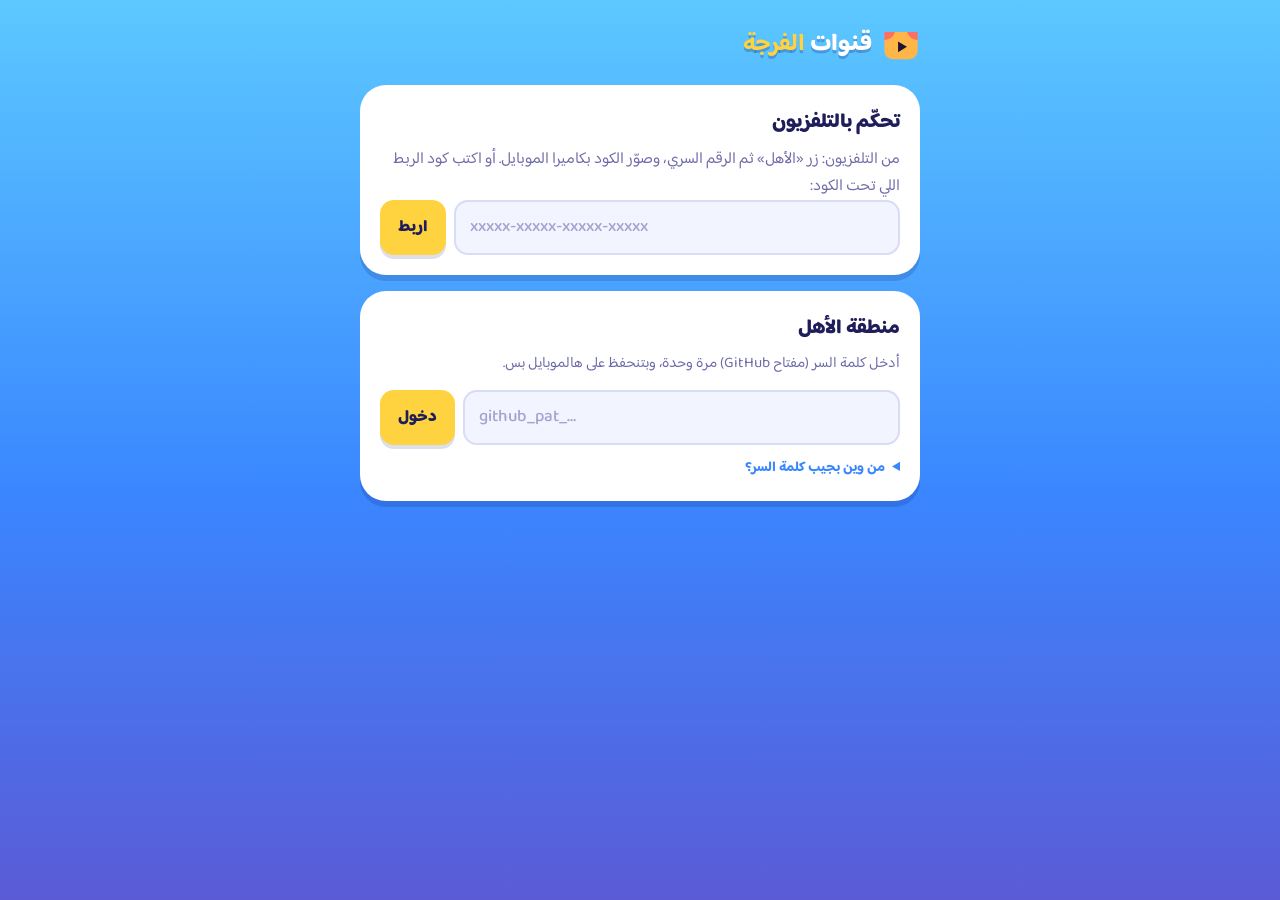
==== parent.html @ 64d00d95 "3.0.0: prayer-time pause, calm time before bedtime, channel management commands, shared platform sou" ====
<!doctype html>
<html lang="ar" dir="rtl">
<head>
<meta charset="utf-8">
<meta name="viewport" content="width=device-width, initial-scale=1, viewport-fit=cover">
<meta name="referrer" content="strict-origin-when-cross-origin">
<meta name="robots" content="noindex">
<meta name="theme-color" content="#5cc8ff">
<meta name="apple-mobile-web-app-capable" content="yes">
<meta name="apple-mobile-web-app-title" content="قنوات الفرجة">
<link rel="apple-touch-icon" href="icon.png">
<title>قنوات صندوق الفرجة</title>
<link rel="preconnect" href="https://fonts.googleapis.com">
<link rel="preconnect" href="https://fonts.gstatic.com" crossorigin>
<link href="https://fonts.googleapis.com/css2?family=Baloo+Bhaijaan+2:wght@500;600;700;800&display=swap" rel="stylesheet">
<style>
  :root {
    --bg: #f2f5ff; --navy: #1f1d5a; --card: #ffffff; --card2: #d9dcf5;
    --ink: #1f1d5a; --muted: #6d6aa8; --accent: #ffd23f; --coral: #ff5d73; --teal: #2ec98b;
    --font: 'Baloo Bhaijaan 2', -apple-system, 'Geeza Pro', 'Segoe UI', sans-serif;
  }
  * { box-sizing: border-box; -webkit-tap-highlight-color: transparent; }
  html, body { margin: 0; }
  body {
    font-family: var(--font); color: var(--ink); min-height: 100vh;
    background: linear-gradient(180deg, #5cc8ff 0%, #3a86ff 55%, #5b5bd6 100%) fixed;
    padding: max(16px, env(safe-area-inset-top)) 16px max(32px, env(safe-area-inset-bottom));
  }
  .wrap { max-width: 560px; margin: 0 auto; }
  button, input { font-family: inherit; color: inherit; font-size: 16px; }
  button { cursor: pointer; border: 0; }
  h1, h2, p { margin: 0; }
  .hidden { display: none !important; }
  .muted { color: var(--muted); }

  header { display: flex; align-items: center; justify-content: space-between; padding: 8px 0 20px; }
  .brand { display: flex; align-items: center; gap: 10px; font-size: 24px; font-weight: 800; color: #fff; text-shadow: 0 3px 0 rgba(20,30,110,.25); }
  .brand b { color: var(--accent); }
  .brand svg { width: 38px; height: 38px; }
  .link-btn { background: rgba(20,30,110,.22); color: #fff; font-size: 14px; padding: 6px 14px; border-radius: 99px; }

  .card { background: var(--card); border-radius: 26px; padding: 20px; margin-bottom: 16px; box-shadow: 0 6px 0 rgba(20,30,110,.18); }
  .card h2 { font-size: 20px; font-weight: 800; margin-bottom: 6px; display: flex; align-items: center; gap: 8px; }
  .card > p { font-size: 15px; line-height: 1.6; margin-bottom: 14px; }
  .count { font-size: 14px; color: #fff; background: var(--teal); border-radius: 99px; padding: 0 10px; }

  .row-in { display: flex; gap: 8px; }
  .inp {
    flex: 1; min-width: 0; padding: 13px 16px; border-radius: 14px; border: 0; background: var(--bg); color: var(--navy);
    box-shadow: inset 0 0 0 2px var(--card2); font-size: 17px; font-weight: 600; outline: none;
  }
  .inp:focus { box-shadow: inset 0 0 0 3px #3a86ff; background: #fff; }
  .inp::placeholder { color: #a5a3cf; font-weight: 500; }
  .btn { padding: 12px 18px; border-radius: 14px; font-weight: 800; background: var(--bg); color: var(--navy); white-space: nowrap; box-shadow: 0 4px 0 rgba(20,30,110,.14); }
  .btn.primary { background: var(--accent); color: var(--navy); }
  .btn.danger { background: #ffe3e7; color: #d6304a; }
  .btn.done { background: #dcf7ec; color: #17935f; }
  .btn:active { transform: scale(.97); }
  .btn[disabled] { opacity: .6; }

  .list { margin-top: 14px; }
  .item { display: flex; align-items: center; gap: 12px; padding: 12px 0; border-top: 1px solid #eceefe; }
  .item:first-child { border-top: 0; }
  .item img { width: 54px; height: 54px; border-radius: 50%; object-fit: cover; background: var(--bg); flex-shrink: 0; border: 3px solid var(--accent); }
  .item .info { flex: 1; min-width: 0; }
  .item b { display: block; font-size: 16px; font-weight: 700; white-space: nowrap; overflow: hidden; text-overflow: ellipsis; }
  .item span { font-size: 13px; color: var(--muted); }
  .msg { font-size: 15px; padding: 10px 0 0; }
  .msg.bad { color: #d6304a; }

  details { margin-top: 12px; font-size: 14px; line-height: 1.7; }
  summary { cursor: pointer; color: #3a86ff; font-weight: 700; }
  ol { padding-right: 20px; margin: 8px 0 0; }
  code { direction: ltr; unicode-bidi: embed; background: var(--bg); padding: 1px 6px; border-radius: 6px; font-size: 13px; }

  .dots i { display: inline-block; width: 9px; height: 9px; margin: 0 3px; border-radius: 50%; background: var(--accent); animation: b 1s infinite ease-in-out; }
  .dots i:nth-child(2) { animation-delay: .15s; background: var(--coral); }
  .dots i:nth-child(3) { animation-delay: .3s; background: var(--teal); }
  @keyframes b { 0%,80%,100% { transform: translateY(0); opacity: .6; } 40% { transform: translateY(-6px); opacity: 1; } }

  .toast {
    position: fixed; left: 50%; bottom: max(24px, env(safe-area-inset-bottom)); transform: translate(-50%, 16px); opacity: 0;
    background: var(--navy); color: #fff; font-weight: 800; padding: 12px 22px; border-radius: 99px;
    box-shadow: 0 10px 30px rgba(0,0,0,.45); transition: opacity .25s, transform .25s; pointer-events: none; width: max-content; max-width: calc(100% - 32px); text-align: center; line-height: 1.5;
  }
  .toast.on { opacity: 1; transform: translate(-50%, 0); }

  /* remote */
  .rc-head { display: flex; align-items: center; gap: 8px; margin-bottom: 12px; }
  .rc-head h2 { margin: 0; flex: 1; }
  .dot { width: 12px; height: 12px; border-radius: 50%; background: #c9c8e6; flex-shrink: 0; }
  .dot.on { background: var(--teal); box-shadow: 0 0 0 4px rgba(46,201,139,.2); }
  .seen { font-size: 13px; color: var(--muted); }
  .now { display: flex; gap: 12px; align-items: center; background: var(--bg); border-radius: 18px; padding: 10px; min-height: 84px; }
  .now img { width: 116px; height: 66px; border-radius: 12px; object-fit: cover; flex-shrink: 0; background: #dfe2f7; }
  .now .info { flex: 1; min-width: 0; }
  .now b { display: -webkit-box; -webkit-line-clamp: 2; -webkit-box-orient: vertical; overflow: hidden; font-size: 15px; line-height: 1.4; }
  .now span { display: block; font-size: 13px; color: var(--muted); margin-top: 2px; }
  .state { display: inline-block; font-size: 12px; font-weight: 800; padding: 2px 10px; border-radius: 99px; background: #dfe2f7; color: var(--navy); margin-bottom: 4px; }
  .state.playing { background: #dcf7ec; color: #17935f; }
  .state.paused { background: #fff3c4; color: #8a6a00; }
  .state.locked, .state.timeup, .state.closed, .state.off, .state.bedtime { background: #ffe3e7; color: #d6304a; }
  .state.break, .state.prayer { background: #fff3c4; color: #8a6a00; }
  .bar { height: 6px; border-radius: 6px; background: #dfe2f7; margin-top: 8px; overflow: hidden; direction: ltr; }
  .bar i { display: block; height: 100%; width: 0; background: linear-gradient(90deg, var(--coral), var(--accent)); border-radius: 6px; }
  .rc-grid { display: flex; gap: 8px; margin-top: 12px; }
  .rc-grid .btn { flex: 1; padding: 12px 6px; font-size: 15px; display: flex; flex-direction: column; align-items: center; gap: 2px; }
  .rc-grid .btn svg { width: 24px; height: 24px; }
  .rc-grid .btn.big { flex: 1.4; }
  .rc-grid .btn.warn { background: #ffe3e7; color: #d6304a; }
  .rc-grid .btn.go { background: #dcf7ec; color: #17935f; }
  .rc-time { display: flex; align-items: center; gap: 10px; margin-top: 12px; font-size: 14px; color: var(--muted); }
  .rc-time span { flex: 1; }
  .rc-msg { display: flex; gap: 8px; margin-top: 12px; }
  .btn.mic { padding: 0 12px; display: flex; align-items: center; }
  .btn.mic svg { width: 24px; height: 24px; }
  .btn.mic.on { background: var(--coral); color: #fff; animation: pulse 1s infinite; }
  @keyframes pulse { 50% { transform: scale(1.08); } }
  html { background: #5b5bd6; }
  .vid { display: flex; gap: 10px; align-items: center; padding: 8px 0; border-top: 1px solid #eceefe; }
  .vid img { width: 112px; height: 63px; border-radius: 12px; object-fit: cover; flex-shrink: 0; background: #dfe2f7; }
  .vid .info { flex: 1; min-width: 0; }
  .vid b { display: -webkit-box; -webkit-line-clamp: 2; -webkit-box-orient: vertical; overflow: hidden; font-size: 14px; line-height: 1.4; }
  .vid span { font-size: 12px; color: var(--muted); }
  .vid .btn { padding: 10px 14px; }
  .small-link { background: none; color: var(--muted); font-size: 13px; padding: 10px 0 0; text-decoration: underline; }
  .btn[disabled] { opacity: .45; }
  .rep-kid { border-top: 1px solid #eceefe; padding: 14px 0 6px; }
  .rep-kid:first-child { border-top: 0; }
  .rep-head { display: flex; align-items: center; gap: 10px; }
  .rep-av { width: 34px; height: 34px; border-radius: 50%; color: #fff; font-weight: 800; display: flex; align-items: center; justify-content: center; flex-shrink: 0; }
  .rep-head b { flex: 1; font-size: 17px; }
  .rep-tot { font-size: 22px; font-weight: 800; color: #3a86ff; }
  .rep-tot small { font-size: 13px; color: var(--muted); font-weight: 600; }
  .rep-edu { font-size: 13px; color: #17935f; margin-top: 2px; }
  .rep-days { display: flex; align-items: flex-end; gap: 6px; height: 90px; margin: 12px 0 4px; direction: rtl; }
  .rep-days div { flex: 1; display: flex; flex-direction: column; align-items: center; justify-content: flex-end; height: 100%; font-size: 11px; color: var(--muted); }
  .rep-days i { display: block; width: 100%; max-width: 30px; border-radius: 6px 6px 2px 2px; background: linear-gradient(180deg, #ffd23f, #ff9f1c); margin-bottom: 4px; min-height: 2px; }
  .rep-sub { font-size: 13px; font-weight: 800; color: var(--muted); margin: 10px 0 4px; }
  .rep-line { display: flex; justify-content: space-between; gap: 10px; font-size: 14px; padding: 3px 0; }
  .rep-line span:first-child { overflow: hidden; text-overflow: ellipsis; white-space: nowrap; }
  .rep-line span:last-child { color: var(--muted); flex-shrink: 0; }
  .tabs2 { display: flex; gap: 8px; }
  .tabs2 .btn { flex: 1; }
  select.cat { font-family: inherit; font-size: 14px; font-weight: 700; color: var(--navy); background: var(--bg); border: 0; border-radius: 10px; padding: 8px 6px; margin-left: 6px; max-width: 110px; }
  .chips { display: flex; flex-wrap: wrap; gap: 8px; margin-top: 8px; }
  .chip { padding: 9px 14px; border-radius: 99px; font-weight: 800; font-size: 15px; background: #dcf7ec; color: #17935f; box-shadow: 0 3px 0 rgba(20,30,110,.12); }
  .chip.off { background: #ffe3e7; color: #d6304a; text-decoration: line-through; }
  .pick-star { padding: 10px 12px !important; }
  .foot { text-align: center; font-size: 13px; padding-top: 6px; color: #fff !important; }
</style>
</head>
<body>
<div class="wrap">
  <header>
    <div class="brand">
      <svg viewBox="0 0 64 64" aria-hidden="true"><rect x="4" y="10" width="56" height="46" rx="14" fill="#ffb547"/><path d="M4 24 Q18 22 22 10 L4 10Z" fill="#ff6f61"/><path d="M60 24 Q46 22 42 10 L60 10Z" fill="#ff6f61"/><path d="M27 26 L42 35 L27 44Z" fill="#1b1433"/></svg>
      <span>قنوات <b>الفرجة</b></span>
    </div>
    <button id="logout" class="link-btn hidden">خروج</button>
  </header>


  <!-- TV remote -->
  <section id="remote" class="card">
    <div id="pair-box">
      <h2>تحكّم بالتلفزيون</h2>
      <p class="muted">من التلفزيون: زر «الأهل» ثم الرقم السري، وصوّر الكود بكاميرا الموبايل. أو اكتب كود الربط اللي تحت الكود:</p>

      <div class="row-in">
        <input id="room-in" class="inp" dir="ltr" autocomplete="off" autocapitalize="off" placeholder="xxxxx-xxxxx-xxxxx-xxxxx">
        <button id="room-btn" class="btn primary">اربط</button>
      </div>
    </div>
    <div id="rc" class="hidden">
      <div class="rc-head"><span id="rc-dot" class="dot"></span><h2>التلفزيون الآن</h2><span id="rc-seen" class="seen"></span><button id="rc-refresh" class="btn" style="padding:6px 12px;font-size:13px">تحديث ⟳</button></div>
      <div class="now">
        <img id="rc-img" alt="">
        <div class="info">
          <span id="rc-state" class="state">…</span>
          <b id="rc-title">عم نتصل بالتلفزيون…</b>
          <span id="rc-ch"></span>
          <div id="rc-bar" class="bar hidden"><i id="rc-fill"></i></div>
        </div>
      </div>
      <div class="rc-grid">
        <button class="btn" data-cmd="prev"><svg viewBox="0 0 24 24"><path d="M6 5v14M19 5L9 12l10 7z" fill="currentColor" stroke="currentColor" stroke-width="2" stroke-linejoin="round"/></svg>السابق</button>
        <button class="btn primary big" id="rc-toggle" data-cmd="toggle"><svg viewBox="0 0 24 24"><path d="M8 5l12 7-12 7z" fill="currentColor"/></svg><span>تشغيل</span></button>
        <button class="btn" data-cmd="next"><svg viewBox="0 0 24 24"><path d="M18 5v14M5 5l10 7-10 7z" fill="currentColor" stroke="currentColor" stroke-width="2" stroke-linejoin="round"/></svg>التالي</button>
      </div>
      <div class="rc-grid">
        <button class="btn" data-cmd="back10">⟲ 10ث</button>
        <button class="btn" data-cmd="stop">للقائمة</button>
        <button class="btn" data-cmd="fwd10">10ث ⟳</button>
      </div>
      <div class="rc-grid">
        <button class="btn warn" id="rc-lock" data-cmd="lock"><svg viewBox="0 0 24 24"><rect x="5" y="11" width="14" height="10" rx="3" fill="currentColor"/><path d="M8 11V8a4 4 0 0 1 8 0v3" fill="none" stroke="currentColor" stroke-width="2.4"/></svg><span>اقفل الشاشة</span></button>
        <button class="btn warn" data-cmd="close"><svg viewBox="0 0 24 24"><path d="M6 6l12 12M18 6L6 18" stroke="currentColor" stroke-width="3" stroke-linecap="round"/></svg>سكّر التطبيق</button>
      </div>
      <div class="rc-time"><span id="rc-usage"></span><button class="btn go" data-cmd="addTime" data-n="15">+15 دقيقة</button></div>
      <div class="rc-grid">
        <button class="btn warn" id="rc-block" data-cmd="blockNow">🚫 احظر هالفيديو</button>
        <button class="btn" data-cmd="schedOpen" data-n="60">🌙 افتح الفرجة ساعة</button>
      </div>
      <div id="rc-cats-box" class="hidden">
        <h2 style="margin-top:18px">الأقسام المفتوحة للأولاد</h2>
        <div id="rc-cats" class="chips"></div>
      </div>
      <h2 style="margin-top:18px">تقرير المشاهدة</h2>
      <div class="tabs2" style="margin-top:8px"><button class="btn" id="rep-1">اليوم</button><button class="btn" id="rep-7">آخر 7 أيام</button></div>
      <div id="rep" class="list"></div>
      <div class="rc-grid">
        <button class="btn" data-cmd="speed">السرعة</button>
        <button class="btn" data-cmd="cc">الترجمة</button>
        <button class="btn" data-cmd="adskip">⏭ اظهر زر التخطي</button>
      </div>
      <h2 style="margin-top:18px">شغّل فيديو على التلفزيون</h2>
      <form id="rc-play" class="rc-msg" autocomplete="off">
        <input id="rc-play-in" class="inp" dir="ltr" enterkeyhint="go" placeholder="الصق رابط فيديو من يوتيوب">
        <button class="btn primary" type="submit">شغّل</button>
      </form>
      <button id="rc-latest-btn" class="btn" style="width:100%;margin-top:10px">أو اختار من أحدث فيديوهات القنوات</button>
      <div id="rc-latest" class="list"></div>
      <form id="rc-search" class="rc-msg" autocomplete="off">
        <button type="button" id="rc-mic" class="btn mic" aria-label="بحث بالصوت"><svg viewBox="0 0 24 24"><rect x="9" y="3" width="6" height="11" rx="3" fill="currentColor"/><path d="M6 11a6 6 0 0 0 12 0M12 17v4M9 21h6" fill="none" stroke="currentColor" stroke-width="2.2" stroke-linecap="round"/></svg></button>
        <input id="rc-search-in" class="inp" maxlength="60" dir="auto" enterkeyhint="search" placeholder="ابحث على التلفزيون…">
        <button class="btn primary" type="submit">ابحث</button>
      </form>
      <form id="rc-msg" class="rc-msg" autocomplete="off">
        <input id="rc-msg-in" class="inp" maxlength="140" dir="auto" placeholder="رسالة تطلع على التلفزيون (مثلاً: يلا العشا!)">
        <button class="btn primary" type="submit">ابعث</button>
      </form>
      <div id="rc-hist-box" class="hidden">
        <h2 style="margin-top:18px">آخر شي اتفرجوا عليه</h2>
        <div id="rc-hist" class="list"></div>
      </div>
      <button class="small-link" data-cmd="debug" style="margin-left:16px">تشخيص الإعلانات (يظهر على التلفزيون)</button>
      <button id="rc-unpair" class="small-link">افصل هالموبايل عن التلفزيون</button>
    </div>
  </section>

  <!-- login -->
  <section id="login" class="card hidden">
    <h2>منطقة الأهل</h2>
    <p class="muted">أدخل كلمة السر (مفتاح GitHub) مرة وحدة، وبتنحفظ على هالموبايل بس.</p>
    <div class="row-in">
      <input id="token" class="inp" type="password" dir="ltr" autocomplete="current-password" placeholder="github_pat_…">
      <button id="login-btn" class="btn primary">دخول</button>
    </div>
    <p id="login-msg" class="msg hidden"></p>
    <details>
      <summary>من وين بجيب كلمة السر؟</summary>
      <ol>
        <li>افتح <a href="https://github.com/settings/personal-access-tokens/new" target="_blank" style="color:#3a86ff">صفحة إنشاء Token على GitHub</a>.</li>
        <li><b>Token name:</b> اكتب <code>farja</code>. و <b>Expiration:</b> اختار <code>No expiration</code> أو أطول مدة.</li>
        <li><b>Repository access:</b> اختار <code>Only select repositories</code> ثم <code id="repo-name">farja</code>.</li>
        <li><b>Permissions → Repository permissions → Contents:</b> اختار <code>Read and write</code>.</li>
        <li>اضغط <b>Generate token</b> وانسخه والصقه هون.</li>
      </ol>
    </details>
  </section>

  <!-- main -->
  <div id="main" class="hidden">
    <section class="card">
      <h2>إضافة قناة</h2>
      <p class="muted">اكتب اسم القناة، أو الصق رابطها (من تطبيق يوتيوب: مشاركة ← نسخ الرابط).</p>
      <form id="search-form" class="row-in" autocomplete="off">
        <input id="q" class="inp" type="search" dir="auto" enterkeyhint="search" placeholder="مثلاً: Wolfoo عربي">
        <button class="btn primary" type="submit">ابحث</button>
      </form>
      <div id="results" class="list"></div>
    </section>

    <section class="card">
      <h2>❤ اختيار بابا وماما <span id="pk-count" class="count">0</span></h2>
      <p class="muted">فيديوهات بتختارها إنت، بتطلع بأول صف على التلفزيون (حتى لو من برّا القنوات).</p>
      <form id="pk-form" class="row-in" autocomplete="off">
        <input id="pk-in" class="inp" dir="ltr" enterkeyhint="done" placeholder="الصق رابط فيديو من يوتيوب">
        <button class="btn primary" type="submit">أضف</button>
      </form>
      <div id="pk-list" class="list"></div>
    </section>

    <section class="card">
      <h2>القنوات المسموحة <span id="count" class="count">0</span></h2>
      <p class="muted">التصنيف (قرآن، تعليمي…) بينعمل تلقائياً من بيانات يوتيوب لما تضيف قناة، وبتقدر تغيّره. كل تصنيف بيطلع بقسم خاص على التلفزيون.</p>
      <button id="auto-cat" class="btn" style="width:100%;margin-bottom:6px">✨ صنّف القنوات اللي بدون تصنيف تلقائياً</button>
      <div id="list" class="list"><p class="msg"><span class="dots"><i></i><i></i><i></i></span></p></div>
    </section>

    <section class="card">
      <h2>🚫 فيديوهات محظورة <span id="bl-count" class="count">0</span></h2>
      <p class="muted">الفيديو المحظور ما بيطلع للأولاد بأي مكان، حتى لو من قناة مسموحة.</p>
      <div id="bl-list" class="list"></div>
    </section>

    <p class="foot muted">التلفزيون بيشوف التغييرات خلال دقيقة تقريباً، أو لما يرجع للصفحة الرئيسية.</p>
  </div>

</div>
<div id="toast" class="toast"></div>

<script src="config.js?v=3.0.0"></script>
<script>
(function () {
  'use strict';
  var CFG = window.FARJA_CONFIG || {};
  var $ = function (s) { return document.querySelector(s); };
  var esc = function (s) { return String(s == null ? '' : s).replace(/[&<>"']/g, function (c) { return { '&': '&amp;', '<': '&lt;', '>': '&gt;', '"': '&quot;', "'": '&#39;' }[c]; }); };
  var TKEY = 'farja.ghToken';

  function repoName() {
    if (CFG.githubRepo) return CFG.githubRepo;
    var m = /^([^.]+)\.github\.io$/.exec(location.hostname);
    var repo = location.pathname.split('/').filter(Boolean)[0];
    return m && repo ? m[1] + '/' + repo : null;
  }
  var REPO = repoName();
  if (REPO) $('#repo-name').textContent = REPO.split('/')[1];

  var toastT;
  function toast(m) { var t = $('#toast'); t.textContent = m; t.classList.add('on'); clearTimeout(toastT); toastT = setTimeout(function () { t.classList.remove('on'); }, m.length > 60 ? 7000 : 2400); }
  function fmtCount(n) { n = +n || 0; if (n >= 1e6) return (Math.round(n / 1e5) / 10) + ' مليون'; if (n >= 1e3) return (Math.round(n / 100) / 10) + ' ألف'; return String(n); }
  var LOADING = '<p class="msg"><span class="dots"><i></i><i></i><i></i></span></p>';

  /* ---------- YouTube ---------- */
  
  
  async function yt(path, params) {
    if (!CFG.apiKey) throw new Error('مفتاح YouTube API ناقص بملف config.js');
    var u = new URL('https://www.googleapis.com/youtube/v3/' + path);
    Object.keys(params).forEach(function (k) { if (params[k] != null) u.searchParams.set(k, params[k]); });
    u.searchParams.set('key', CFG.apiKey);
    var r = await fetch(u.toString());
    var j = await r.json().catch(function () { return {}; });
    if (!r.ok) {
      var reason = j.error && j.error.errors && j.error.errors[0] && j.error.errors[0].reason;
      if (reason === 'quotaExceeded') throw new Error('خلصت حصة يوتيوب لليوم، جرّب بكرة.');
      throw new Error('خطأ من يوتيوب: ' + ((j.error && j.error.message) || r.status));
    }
    return j;
  }
  
  function toChannel(it) {
    var sn = it.snippet || {}, st = it.statistics || {}, th = sn.thumbnails || {};
    var rel = (it.contentDetails && it.contentDetails.relatedPlaylists) || {};
    return {
      id: it.id, title: sn.title || '',
      thumb: (th.medium || th.high || th.default || {}).url || '',
      uploads: rel.uploads || ('UU' + it.id.slice(2)),
      subs: st.hiddenSubscriberCount ? null : st.subscriberCount, videos: st.videoCount,
    };
  }
  async function channelsBy(params) {
    params.part = 'snippet,contentDetails,statistics';
    var j = await yt('channels', params);
    return (j.items || []).map(toChannel);
  }
  async function findChannels(q) {
    q = q.trim();
    var m;
    if ((m = /(UC[\w-]{22})(?![\w-])/.exec(q))) return channelsBy({ id: m[1] });
    if ((m = /@([^\/?#\s]+)/.exec(q))) return channelsBy({ forHandle: '@' + decodeURIComponent(m[1]) });
    if ((m = /youtube\.com\/user\/([^\/?#\s]+)/i.exec(q))) return channelsBy({ forUsername: decodeURIComponent(m[1]) });
    if ((m = /(?:youtu\.be\/|[?&]v=|\/shorts\/)([\w-]{11})/.exec(q))) {
      // a video link: add the channel that posted it
      var vj = await yt('videos', { part: 'snippet', id: m[1] });
      var cid = vj.items && vj.items[0] && vj.items[0].snippet.channelId;
      return cid ? channelsBy({ id: cid }) : [];
    }
    if ((m = /youtube\.com\/c\/([^\/?#\s]+)/i.exec(q))) q = decodeURIComponent(m[1]);
    var sj = await yt('search', { part: 'snippet', type: 'channel', q: q, maxResults: 8 });
    var ids = (sj.items || []).map(function (h) { return (h.snippet && h.snippet.channelId) || (h.id && h.id.channelId); }).filter(Boolean);
    if (!ids.length) return [];
    var list = await channelsBy({ id: ids.join(',') });
    var by = {}; list.forEach(function (c) { by[c.id] = c; });
    return ids.map(function (id) { return by[id]; }).filter(Boolean);
  }

  var YT_CAT = { '27': 'learn', '28': 'learn', '26': 'learn', '10': 'songs', '1': 'stories', '24': 'fun', '23': 'fun', '20': 'fun', '15': 'fun', '17': 'fun', '19': 'fun', '22': 'fun' };
  function guessCat(ch) {
    if (/قرآن|القرآن|القران|قران|quran|qur'?an|تلاوة|تجويد/i.test(ch.title || '')) return Promise.resolve('quran');
    return yt('playlistItems', { part: 'contentDetails', playlistId: ch.uploads || ('UU' + String(ch.id).slice(2)), maxResults: 12 }).then(function (j) {
      var ids = (j.items || []).map(function (i) { return i.contentDetails && i.contentDetails.videoId; }).filter(Boolean);
      if (!ids.length) return '';
      return yt('videos', { part: 'snippet', id: ids.join(',') }).then(function (v) {
        var count = {}, quran = 0;
        (v.items || []).forEach(function (it) {
          var sn = it.snippet || {};
          if (/قرآن|القرآن|القران|سورة|تلاوة|quran|surah/i.test(sn.title || '')) quran++;
          var k = YT_CAT[sn.categoryId]; if (k) count[k] = (count[k] || 0) + 1;
        });
        if (quran >= 4) return 'quran';
        var best = '', bn = 0; Object.keys(count).forEach(function (k) { if (count[k] > bn) { best = k; bn = count[k]; } });
        return best;
      });
    }).catch(function () { return ''; });
  }

  
  /* ---------- GitHub (channels.json) ---------- */
  var token = localStorage.getItem(TKEY) || '';
  var file = { sha: null, data: { channels: [] } };

  async function gh(method, path, body) {
    var r = await fetch('https://api.github.com/repos/' + REPO + path, {
      method: method,
      headers: { Authorization: 'Bearer ' + token, Accept: 'application/vnd.github+json' },
      body: body ? JSON.stringify(body) : undefined,
      cache: 'no-store',
    });
    var j = await r.json().catch(function () { return {}; });
    if (!r.ok) {
      var msg = j.message || ('HTTP ' + r.status);
      if (/not accessible by personal access token/i.test(msg)) {
        msg = 'كلمة السر ما إلها صلاحية الكتابة. بإعدادات الـ Token على GitHub خلّي Contents = Read and write، واختار repo ' + (REPO || 'farja').split('/')[1] + '.';
      } else if (r.status === 401) msg = 'كلمة السر انتهت أو انحذفت. اضغط «خروج» وأدخل وحدة جديدة.';
      var e = new Error(msg); e.status = r.status; throw e;
    }
    return j;
  }
  function b64decode(s) { return decodeURIComponent(escape(atob(s.replace(/\s/g, '')))); }
  function b64encode(s) { return btoa(unescape(encodeURIComponent(s))); }

  async function loadFile() {
    try {
      var j = await gh('GET', '/contents/channels.json?ref=main&t=' + Date.now());
      file.sha = j.sha;
      var data = JSON.parse(b64decode(j.content || '') || '{}');
      if (Array.isArray(data)) data = { channels: data };
      if (!Array.isArray(data.channels)) data.channels = [];
      file.data = data;
    } catch (e) {
      if (e.status === 404) { file.sha = null; file.data = { channels: [] }; } else throw e;
    }
  }
  async function saveFile(message, change) {
    for (var attempt = 0; attempt < 2; attempt++) {
      await loadFile();
      if (!Array.isArray(file.data.picks)) file.data.picks = [];
      if (!Array.isArray(file.data.blocked)) file.data.blocked = [];
      change(file.data.channels, file.data);
      try {
        var body = { message: message, content: b64encode(JSON.stringify(file.data, null, 2) + '\n'), branch: 'main' };
        if (file.sha) body.sha = file.sha;
        var res = await gh('PUT', '/contents/channels.json', body);
        file.sha = res.content && res.content.sha;
        return;
      } catch (e) {
        if (e.status !== 409 || attempt) throw e; // someone else saved first: reload and retry once
      }
    }
  }
  const idOf = function (x) { return x && typeof x === 'object' ? (x.id || x.handle || x.url) : x; };

  /* ---------- UI ---------- */
  function renderList() {
    var list = file.data.channels;
    $('#count').textContent = list.length;
    if (!list.length) { $('#list').innerHTML = '<p class="msg muted">ما في قنوات لسا. ابحث فوق وضيف أول قناة.</p>'; return; }
    $('#list').innerHTML = list.map(function (x, i) {
      var o = typeof x === 'object' && x ? x : { title: x };
      return '<div class="item"><img src="' + esc(o.thumb || 'icon.png') + '" alt=""><div class="info"><b dir="auto">' + esc(o.title || o.id) + '</b>' +
        (o.title && o.id ? '' : '<span>من ملف القنوات</span>') + '</div>' + catSelect(i, o.cat || '') + '<button class="btn danger" data-del="' + i + '">حذف</button></div>';
    }).join('');
    renderPicks(); renderBlocked();
  }
  var CATS = [['', 'بدون تصنيف'], ['quran', '📖 قرآن'], ['learn', '🧠 تعليمي'], ['stories', '📚 قصص'], ['songs', '🎵 أناشيد'], ['fun', '🎈 ترفيه']];
  function catSelect(i, cur) {
    return '<select class="cat" data-cat="' + i + '">' + CATS.map(function (c) { return '<option value="' + c[0] + '"' + (c[0] === cur ? ' selected' : '') + '>' + c[1] + '</option>'; }).join('') + '</select>';
  }
  function renderPicks() {
    var l = file.data.picks || [];
    $('#pk-count').textContent = l.length;
    $('#pk-list').innerHTML = l.length ? l.map(function (p, i) {
      return '<div class="vid"><img src="' + esc(p.thumb) + '" alt=""><div class="info"><b dir="auto">' + esc(p.title) + '</b><span>' + esc(p.chTitle || '') + '</span></div><button class="btn danger" data-pkdel="' + i + '">شيل</button></div>';
    }).join('') : '<p class="msg muted">ما في اختيارات لسا.</p>';
  }
  function renderBlocked() {
    var l = file.data.blocked || [];
    $('#bl-count').textContent = l.length;
    $('#bl-list').innerHTML = l.length ? l.map(function (b, i) {
      var o = typeof b === 'object' ? b : { id: b };
      return '<div class="vid"><img src="https://i.ytimg.com/vi/' + esc(o.id) + '/mqdefault.jpg" alt=""><div class="info"><b dir="auto">' + esc(o.title || o.id) + '</b></div><button class="btn" data-unbl="' + i + '">إلغاء الحظر</button></div>';
    }).join('') : '<p class="msg muted">ما في فيديوهات محظورة.</p>';
  }
  function videoInfo(q) {
    var m = /(?:youtu\.be\/|[?&]v=|\/shorts\/|\/live\/|\/embed\/)([\w-]{11})/.exec(q) || (/^[\w-]{11}$/.test(q) ? [0, q] : null);
    if (!m) return Promise.reject(new Error('هاد مش رابط فيديو'));
    return yt('videos', { part: 'snippet,contentDetails,status', id: m[1] }).then(function (j) {
      var it = j.items && j.items[0];
      if (!it) throw new Error('ما لقيت الفيديو');
      var th = it.snippet.thumbnails || {};
      return { id: it.id, title: it.snippet.title, ch: it.snippet.channelId, chTitle: it.snippet.channelTitle, thumb: (th.high || th.medium || th.default || {}).url, dur: ytDur(it.contentDetails.duration), at: Date.parse(it.snippet.publishedAt) || 0, embeddable: !(it.status && it.status.embeddable === false) };
    });
  }
  function addPick(v) {
    if (!token) { toast('سجّل دخول بكلمة السر (تحت) حتى تقدر تضيف لاختيار بابا'); return Promise.resolve(); }
    return saveFile('Add pick: ' + v.title, function (list, data) {
      data.picks = data.picks.filter(function (p) { return p.id !== v.id; });
      data.picks.unshift({ id: v.id, title: v.title, thumb: v.thumb, ch: v.ch, chTitle: v.chTitle || '', dur: v.dur || 0, at: Date.now() });
      data.picks = data.picks.slice(0, 40);
    }).then(function () { renderPicks(); if (room) send('reloadChannels').catch(function () {}); toast('انضاف لاختيار بابا ❤'); })
      .catch(function (e) { toast('ما انحفظ: ' + e.message); });
  }
  var results = [];
  function renderResults() {
    var have = {};
    file.data.channels.forEach(function (x) { have[idOf(x)] = 1; });
    $('#results').innerHTML = results.map(function (c, i) {
      var meta = [c.subs ? fmtCount(c.subs) + ' مشترك' : '', c.videos ? fmtCount(c.videos) + ' فيديو' : ''].filter(Boolean).join(' · ');
      return '<div class="item"><img src="' + esc(c.thumb) + '" alt=""><div class="info"><b dir="auto">' + esc(c.title) + '</b><span>' + meta + '</span></div>' +
        (have[c.id] ? '<button class="btn done" disabled>مضافة ✓</button>' : '<button class="btn primary" data-add="' + i + '">أضف</button>') + '</div>';
    }).join('');
  }

  async function showMain() {
    $('#login').classList.add('hidden');
    $('#main').classList.remove('hidden');
    $('#logout').classList.remove('hidden');
    try { await loadFile(); renderList(); }
    catch (e) {
      if (e.status === 401 || e.status === 403) { logout('كلمة السر انتهت أو ما إلها صلاحية. أدخلها من جديد.'); return; }
      $('#list').innerHTML = '<p class="msg bad">' + esc(e.message) + '</p>';
    }
  }
  function logout(msg) {
    localStorage.removeItem(TKEY); token = '';
    $('#main').classList.add('hidden'); $('#logout').classList.add('hidden');
    $('#login').classList.remove('hidden');
    var m = $('#login-msg');
    if (msg) { m.textContent = msg; m.className = 'msg bad'; } else m.className = 'msg hidden';
  }

  $('#login-btn').addEventListener('click', async function () {
    var t = $('#token').value.trim();
    var m = $('#login-msg');
    if (!t) return;
    if (!REPO) { m.textContent = 'هالصفحة لازم تنفتح من رابط GitHub Pages.'; m.className = 'msg bad'; return; }
    m.innerHTML = LOADING; m.className = 'msg';
    token = t;
    try {
      var repo = await gh('GET', '');
      if (!repo.permissions || !repo.permissions.push) throw Object.assign(new Error('nopush'), { status: 403 });
      localStorage.setItem(TKEY, t);
      $('#token').value = '';
      showMain();
    } catch (e) {
      token = '';
      m.textContent = e.status === 401 ? 'كلمة السر غلط.' : e.status === 403 || e.status === 404
        ? 'كلمة السر صحيحة بس ما إلها صلاحية الكتابة على ' + REPO + ' (Contents: Read and write).'
        : 'ما قدرت أتأكد: ' + e.message;
      m.className = 'msg bad';
    }
  });
  $('#token').addEventListener('keydown', function (e) { if (e.key === 'Enter') $('#login-btn').click(); });
  $('#logout').addEventListener('click', function () { logout(); });

  $('#search-form').addEventListener('submit', async function (e) {
    e.preventDefault();
    var q = $('#q').value.trim();
    if (!q) return;
    $('#q').blur();
    $('#results').innerHTML = LOADING;
    try {
      results = await findChannels(q);
      if (!results.length) { $('#results').innerHTML = '<p class="msg bad">ما لقيت قنوات بهالاسم.</p>'; return; }
      renderResults();
    } catch (err) {
      $('#results').innerHTML = '<p class="msg bad">' + esc(err.message) + '</p>';
    }
  });

  $('#results').addEventListener('click', async function (e) {
    var b = e.target.closest('[data-add]');
    if (!b) return;
    var c = results[+b.getAttribute('data-add')];
    b.disabled = true; b.innerHTML = '<span class="dots"><i></i><i></i><i></i></span>';
    try {
      var cat = await guessCat(c);
      await saveFile('Add channel: ' + c.title, function (list) {
        if (!list.some(function (x) { return idOf(x) === c.id; })) { var o = { id: c.id, title: c.title, thumb: c.thumb, uploads: c.uploads }; if (cat) o.cat = cat; list.push(o); }
      });
      renderList(); renderResults();
      if (room) send('reloadChannels').catch(function () {});
      toast('انضافت «' + c.title + '»');
    } catch (err) {
      b.disabled = false; b.textContent = 'أضف';
      toast('ما انحفظت: ' + err.message);
    }
  });

  $('#list').addEventListener('click', async function (e) {
    var b = e.target.closest('[data-del]');
    if (!b) return;
    var x = file.data.channels[+b.getAttribute('data-del')];
    var id = idOf(x);
    var name = (x && x.title) || id;
    if (!confirm('أحذف «' + name + '» من القنوات المسموحة؟')) return;
    b.disabled = true;
    try {
      await saveFile('Remove channel: ' + name, function (list) {
        for (var i = list.length - 1; i >= 0; i--) if (idOf(list[i]) === id) list.splice(i, 1);
      });
      renderList(); renderResults();
      if (room) send('reloadChannels').catch(function () {});
      toast('انحذفت «' + name + '»');
    } catch (err) {
      b.disabled = false;
      toast('ما انحذفت: ' + err.message);
    }
  });


  $('#list').addEventListener('change', async function (e) {
    var sel = e.target.closest('[data-cat]');
    if (!sel) return;
    var x = file.data.channels[+sel.getAttribute('data-cat')];
    var id = idOf(x), cat = sel.value;
    sel.disabled = true;
    try {
      await saveFile('Category: ' + ((x && x.title) || id) + ' = ' + (cat || 'none'), function (list) {
        for (var i = 0; i < list.length; i++) if (idOf(list[i]) === id) {
          if (typeof list[i] !== 'object') list[i] = { id: list[i] };
          if (cat) list[i].cat = cat; else delete list[i].cat;
        }
      });
      renderList();
      if (room) send('reloadChannels').catch(function () {});
      toast('انحفظ التصنيف ✓');
    } catch (err) { toast('ما انحفظ: ' + err.message); sel.disabled = false; }
  });
  $('#auto-cat').addEventListener('click', async function () {
    var b = this;
    var todo = file.data.channels.filter(function (x) { return x && typeof x === 'object' && x.id && !x.cat; });
    if (!todo.length) { toast('كل القنوات مصنّفة ✓'); return; }
    b.disabled = true; b.textContent = 'عم صنّف ' + todo.length + ' قناة…';
    var found = {};
    for (var i = 0; i < todo.length; i++) { var k = await guessCat(todo[i]); if (k) found[todo[i].id] = k; }
    var n = Object.keys(found).length;
    try {
      if (n) {
        await saveFile('Auto categories (' + n + ')', function (list) {
          list.forEach(function (x) { if (x && typeof x === 'object' && found[x.id] && !x.cat) x.cat = found[x.id]; });
        });
        renderList();
        if (room) send('reloadChannels').catch(function () {});
      }
      toast(n ? 'انصنّفت ' + n + ' قناة ✓' + (n < todo.length ? ' (الباقي اختارلها إنت)' : '') : 'ما قدرت أعرف تصنيفها، اختاره إنت');
    } catch (err) { toast('ما انحفظ: ' + err.message); }
    b.disabled = false; b.textContent = '✨ صنّف القنوات اللي بدون تصنيف تلقائياً';
  });
  $('#pk-form').addEventListener('submit', function (e) {
    e.preventDefault();
    var q = $('#pk-in').value.trim();
    if (!q) return;
    $('#pk-in').blur();
    videoInfo(q).then(function (v) {
      if (!v.embeddable) { toast('صاحب الفيديو ما بيسمح يشتغل برّا يوتيوب'); return; }
      return addPick(v).then(function () { $('#pk-in').value = ''; });
    }).catch(function (err) { toast(err.message); });
  });
  $('#pk-list').addEventListener('click', async function (e) {
    var b = e.target.closest('[data-pkdel]');
    if (!b) return;
    var p = file.data.picks[+b.getAttribute('data-pkdel')];
    b.disabled = true;
    try {
      await saveFile('Remove pick: ' + p.title, function (list, data) { data.picks = data.picks.filter(function (x) { return x.id !== p.id; }); });
      renderPicks();
      if (room) send('reloadChannels').catch(function () {});
    } catch (err) { b.disabled = false; toast(err.message); }
  });
  $('#bl-list').addEventListener('click', async function (e) {
    var b = e.target.closest('[data-unbl]');
    if (!b) return;
    var x = file.data.blocked[+b.getAttribute('data-unbl')];
    var id = typeof x === 'object' ? x.id : x;
    b.disabled = true;
    try {
      await saveFile('Unblock video ' + id, function (list, data) { data.blocked = data.blocked.filter(function (y) { return (typeof y === 'object' ? y.id : y) !== id; }); });
      renderBlocked();
      if (room) { send('unblock', { vid: id }).catch(function () {}); send('reloadChannels').catch(function () {}); }
      toast('انلغى الحظر');
    } catch (err) { b.disabled = false; toast(err.message); }
  });

  
  
  /* ---------- TV remote (ntfy.sh relay, or our own relay if config.js has one) ---------- */
  var NTFY = (CFG.ntfy || 'https://ntfy.sh').replace(/\/$/, '');
  var RELAY = String(CFG.relay || '').replace(/\/$/, '');
  var RKEY = 'farja.room';
  var room = '';
  var st = null, stAt = 0, es = null, lastPing = 0;
  function rtopic(k) { return 'farja-' + room + '-' + k; }
  function cleanRoom(x) { return String(x || '').toLowerCase().replace(/[^a-z0-9]/g, ''); }

  (function () {
    var m = /[#&]remote=([a-z0-9-]+)/i.exec(location.hash);
    if (m) {
      localStorage.setItem(RKEY, cleanRoom(m[1]));
      history.replaceState(null, '', location.pathname + location.search);
    }
    room = cleanRoom(localStorage.getItem(RKEY));
  })();

  var quotaHit = false;
  function send(cmd, extra) {
    var body = { cmd: cmd, id: Math.random().toString(36).slice(2) + Date.now(), t: Date.now() };
    if (extra) Object.keys(extra).forEach(function (k) { body[k] = extra[k]; });
    var url = RELAY ? RELAY + '/r/' + room + '/c' : NTFY + '/' + rtopic('c');
    return fetch(url, { method: 'POST', body: JSON.stringify(body) }).then(function (r) {
      if (r.status === 429) { quotaHit = true; renderStatus(); throw new Error('quota'); }
      quotaHit = false;
      return r;
    });
  }
  function ago(ms) {
    var s = Math.round(ms / 1000);
    if (s < 60) return 'هلّق';
    var m = Math.round(s / 60);
    if (m < 60) return 'قبل ' + m + ' د'; var h = Math.round(m / 60); if (h < 24) return 'قبل ' + h + ' س'; var d = Math.round(h / 24); return d < 2 ? 'مبارح' : d < 30 ? 'قبل ' + d + ' يوم' : 'قبل ' + Math.round(d / 30) + ' شهر';
  }
  function fmt(t) { t = Math.max(0, Math.floor(t)); var m = Math.floor(t / 60), x = t % 60; return m + ':' + (x < 10 ? '0' : '') + x; }
  var LABEL = { wait: 'عم نسأل التلفزيون…', quota: 'خلص حد الخدمة لليوم', ad: 'إعلان', playing: 'عم يشتغل', paused: 'موقّف مؤقتاً', loading: 'عم يحمّل', browsing: 'عم يتصفح القوائم', timeup: 'خلص وقت اليوم', locked: 'مقفول', closed: 'التطبيق مسكّر', off: 'ما في اتصال', bedtime: 'وقت النوم (برّا المواعيد)', break: 'استراحة للعيون', prayer: 'وقت الصلاة' };

  var renderStatus = function () {
    // Online = the TV answered our last ping, or told us something in the last few minutes.
    var online = st && st.state !== 'closed' && (Date.now() - st.t < 3 * 60 * 1000 || (lastPing && stAt >= lastPing));
    if (st && !online && lastPing && Date.now() - lastPing < 10000 && st.state !== 'closed') online = null; // still waiting
    var state = !st ? (lastPing && Date.now() - lastPing < 10000 ? 'wait' : 'off') : online === null ? 'wait' : online ? st.state : (st.state === 'closed' ? 'closed' : 'off');
    if (quotaHit) state = 'quota';
    $('#rc-dot').className = 'dot' + (online ? ' on' : '');
    $('#rc-seen').textContent = st ? ago(Date.now() - st.t) : '';
    var lab = $('#rc-state'); lab.className = 'state ' + state; lab.textContent = LABEL[state] || state;
    var v = online && st.video;
    $('#rc-img').src = v ? v.thumb : 'icon.png';
    $('#rc-title').textContent = v ? v.title : (state === 'quota' ? 'خدمة الاتصال المجانية وصلت حدها اليومي، بترجع تشتغل بكرة' : state === 'wait' ? 'لحظة…' : state === 'off' ? 'التلفزيون ما رد. تأكد إنه شغّال والتطبيق مفتوح، واضغط تحديث' : state === 'browsing' ? 'ما في فيديو شغّال هلّق' : LABEL[state]);
    $('#rc-ch').textContent = v ? v.ch : '';
    if (online && st.kid) $('#rc-seen').textContent = '👤 ' + st.kid + ' · ' + ago(Date.now() - st.t);
    var bar = $('#rc-bar');
    if (v && st.dur) {
      var pos = st.pos + (st.state === 'playing' ? (Date.now() - st.t) / 1000 : 0);
      pos = Math.min(pos, st.dur);
      bar.classList.remove('hidden');
      $('#rc-fill').style.width = (pos / st.dur * 100) + '%';
      $('#rc-ch').textContent = v.ch + ' · ' + fmt(pos) + ' / ' + fmt(st.dur);
    } else bar.classList.add('hidden');
    var tg = $('#rc-toggle');
    var playing = online && st.state === 'playing';
    tg.querySelector('span').textContent = playing ? 'إيقاف' : 'تشغيل';
    tg.querySelector('svg').innerHTML = playing ? '<rect x="6" y="5" width="4" height="14" rx="1.2" fill="currentColor"/><rect x="14" y="5" width="4" height="14" rx="1.2" fill="currentColor"/>' : '<path d="M8 5l12 7-12 7z" fill="currentColor"/>';
    var isLocked = online && st.state === 'locked';
    var lk = $('#rc-lock'); lk.setAttribute('data-cmd', isLocked ? 'unlock' : 'lock'); lk.className = 'btn ' + (isLocked ? 'go' : 'warn');
    lk.querySelector('span').textContent = isLocked ? 'افتح الشاشة' : 'اقفل الشاشة';
    var inPlayer = online && st.video;
    if (online && st.state === 'ad') lab.className = 'state paused';
    document.querySelectorAll('[data-cmd="prev"],[data-cmd="next"],[data-cmd="back10"],[data-cmd="fwd10"],[data-cmd="stop"],[data-cmd="speed"],[data-cmd="cc"],[data-cmd="adskip"],#rc-toggle,#rc-block').forEach(function (b) { b.disabled = !inPlayer; });
    if (inPlayer && !st.hasNext) $('[data-cmd="next"]').disabled = true;
    $('#rc-usage').textContent = !st ? '' : 'اليوم اتفرجوا ' + (st.watched || 0) + ' دقيقة' + (st.left != null ? ' · باقي ' + st.left + ' دقيقة' : ' · بدون حد يومي');
  };

  function takeStatus(raw) {
    try { var m = typeof raw === 'string' ? JSON.parse(raw) : raw; takeStatusObj(JSON.parse(m.message)); } catch (e) {}
  }
  function takeStatusObj(x) { if (x && x.t && (!st || x.t >= st.t)) { st = x; stAt = Date.now(); renderStatus(); } }
  var relayGen = 0;
  function relayWatch(gen) {
    if (gen !== relayGen || !room) return;
    fetch(RELAY + '/r/' + room + '/b/s?since=' + (st ? st.t : 0) + '&wait=' + (document.hidden ? 0 : 20), { cache: 'no-store' }).then(function (r) { return r.json(); }).then(function (j) {
      if (j && j.t && j.data) { try { takeStatusObj(JSON.parse(j.data)); } catch (e) {} }
      if (gen === relayGen && !document.hidden) setTimeout(function () { relayWatch(gen); }, 300);
    }).catch(function () { if (gen === relayGen) setTimeout(function () { relayWatch(gen); }, 5000); });
  }

  function startRemote() {
    if (!room) { $('#pair-box').classList.remove('hidden'); $('#rc').classList.add('hidden'); return; }
    $('#pair-box').classList.add('hidden'); $('#rc').classList.remove('hidden');
    renderStatus();
    lastPing = 0;
    if (RELAY) { relayGen++; relayWatch(relayGen); ping(); return; }
    fetch(NTFY + '/' + rtopic('s') + '/json?poll=1&since=12h').then(function (r) { return r.text(); }).then(function (txt) {
      txt.split('\n').filter(Boolean).forEach(takeStatus);
    }).catch(function () {});
    try { if (es) es.close(); } catch (e) {}
    es = new EventSource(NTFY + '/' + rtopic('s') + '/sse');
    es.onmessage = function (ev) { takeStatus(ev.data); };
    lastPing = 0;
    ping();
  }
  function ping() { if (Date.now() - lastPing > 8000) { lastPing = Date.now(); renderStatus(); send('ping').catch(function () {}); } }

  $('#rc-refresh').addEventListener('click', function () { lastPing = 0; startRemote(); });
  $('#room-btn').addEventListener('click', function () {
    
    var r = cleanRoom($('#room-in').value);
    if (r.length < 16) { toast('الكود ناقص، تأكد منه'); return; }
    localStorage.setItem(RKEY, r); room = r; startRemote();
  });
  $('#rc-unpair').addEventListener('click', function () {
    if (!confirm('أفصل هالموبايل عن التلفزيون؟')) return;
    localStorage.removeItem(RKEY); room = ''; st = null; try { es && es.close(); } catch (e) {} startRemote();
  });
  $('#remote').addEventListener('click', function (e) {
    var b = e.target.closest('[data-cmd]');
    if (!b || b.disabled) return;
    var cmd = b.getAttribute('data-cmd');
    if (cmd === 'toggle') cmd = st && st.state === 'playing' ? 'pause' : 'play';
    if (cmd === 'close' && !confirm('أسكّر التطبيق على التلفزيون؟')) return;
    var extra = cmd === 'addTime' || cmd === 'schedOpen' ? { n: +b.getAttribute('data-n') || 15 } : null;
    if (cmd === 'blockNow') {
      var v = st && st.video;
      if (!v) return;
      if (!confirm('أحظر «' + v.title + '»؟ ما رح يطلع للأولاد بعد هيك.')) return;
      send('block', { vid: v.id, title: v.title }).then(function () { toast('انحظر على التلفزيون ✓'); }).catch(function () { toast('ما انبعت'); });
      if (token) saveFile('Block video: ' + v.title, function (list, data) {
        if (!data.blocked.some(function (y) { return (typeof y === 'object' ? y.id : y) === v.id; })) data.blocked.push({ id: v.id, title: v.title });
        data.picks = data.picks.filter(function (p) { return p.id !== v.id; });
      }).then(function () { renderBlocked(); renderPicks(); }).catch(function () {});
      else toast('انحظر على هالتلفزيون. سجّل دخول تحت حتى ينحفظ الحظر دايماً');
      return;
    }
    if (cmd === 'lock') {
      var t = prompt('رسالة تطلع على شاشة القفل (اختياري):', 'خلّصنا فرجة هلّق. بنرجع بعدين!');
      if (t === null) return;
      extra = { text: t };
    }
    b.disabled = true;
    send(cmd, extra).then(function () { toast('انبعت ✓'); }).catch(function () { toast('ما انبعت، تأكد من الإنترنت'); })
      .then(function () { setTimeout(function () { b.disabled = false; renderStatus(); }, 800); });
  });
  $('#rc-msg').addEventListener('submit', function (e) {
    e.preventDefault();
    var t = $('#rc-msg-in').value.trim();
    if (!t) return;
    send('msg', { text: t }).then(function () { $('#rc-msg-in').value = ''; toast('الرسالة طلعت على التلفزيون'); }).catch(function () { toast('ما انبعتت'); });
  });


  /* play a video on the TV (only from the TV's approved channels) */
  function ytDur(iso) { var m = /P(?:(\d+)D)?T?(?:(\d+)H)?(?:(\d+)M)?(?:(\d+)S)?/.exec(iso || '') || []; return (+m[1] || 0) * 86400 + (+m[2] || 0) * 3600 + (+m[3] || 0) * 60 + (+m[4] || 0); }
  function approved(chId) { return !!(st && st.chans && st.chans.some(function (c) { return c[0] === chId; })); }
  function playOnTv(v) {
    if (!st || !st.chans) { toast('التلفزيون مش متصل هلّق'); return Promise.resolve(); }
    return send('playVideo', v).then(function () { toast('عم يشتغل على التلفزيون ▶'); }).catch(function () { toast('ما انبعت'); });
  }
  $('#rc-play').addEventListener('submit', function (e) {
    e.preventDefault();
    var q = $('#rc-play-in').value.trim();
    var m = /(?:youtu\.be\/|[?&]v=|\/shorts\/|\/live\/|\/embed\/)([\w-]{11})/.exec(q) || (/^[\w-]{11}$/.test(q) ? [0, q] : null);
    if (!m) { toast('هاد مش رابط فيديو'); return; }
    $('#rc-play-in').blur();
    yt('videos', { part: 'snippet,contentDetails,status', id: m[1] }).then(function (j) {
      var it = j.items && j.items[0];
      if (!it) { toast('ما لقيت الفيديو'); return; }
      if (it.status && it.status.embeddable === false) { toast('صاحب الفيديو ما بيسمح يشتغل برّا يوتيوب'); return; }
      var th = it.snippet.thumbnails || {};
      return playOnTv({ id: it.id, title: it.snippet.title, ch: it.snippet.channelId, chTitle: it.snippet.channelTitle, thumb: (th.high || th.medium || th.default || {}).url, dur: ytDur(it.contentDetails.duration), at: Date.parse(it.snippet.publishedAt) || 0 })
        .then(function () { $('#rc-play-in').value = ''; });
    }).catch(function (err) { toast(err.message); });
  });
  var latest = [];
  $('#rc-latest-btn').addEventListener('click', function () {
    var box = $('#rc-latest');
    if (!st || !st.chans || !st.chans.length) { toast('التلفزيون مش متصل هلّق'); return; }
    box.innerHTML = '<p class="msg"><span class="dots"><i></i><i></i><i></i></span></p>';
    var chans = st.chans.slice(0, 15);
    Promise.all(chans.map(function (c) {
      return yt('playlistItems', { part: 'snippet', playlistId: c[2], maxResults: 4 }).then(function (j) {
        return (j.items || []).map(function (i) { var sn = i.snippet, th = sn.thumbnails || {}; return { id: sn.resourceId && sn.resourceId.videoId, title: sn.title, ch: c[0], chTitle: c[1], thumb: (th.medium || th.default || {}).url, at: Date.parse(sn.publishedAt) || 0 }; });
      }).catch(function () { return []; });
    })).then(function (lists) {
      latest = [].concat.apply([], lists).filter(function (v) { return v.id && v.title !== 'Private video' && v.title !== 'Deleted video'; });
      latest.sort(function (a, b) { return b.at - a.at; });
      latest = latest.slice(0, 30);
      box.innerHTML = latest.length ? latest.map(function (v, i) {
        return '<div class="vid"><img src="' + esc(v.thumb) + '" alt=""><div class="info"><b dir="auto">' + esc(v.title) + '</b><span>' + esc(v.chTitle) + ' · ' + ago(Date.now() - v.at) + '</span></div><button class="btn pick-star" data-pick="' + i + '" title="اختيار بابا">❤</button><button class="btn primary" data-play="' + i + '">▶</button></div>';
      }).join('') : '<p class="msg muted">ما لقيت فيديوهات.</p>';
    });
  });
  $('#rc-latest').addEventListener('click', function (e) {
    var pb = e.target.closest('[data-pick]');
    if (pb) { var pv = latest[+pb.getAttribute('data-pick')]; pb.disabled = true; addPick(pv).then(function () { pb.disabled = false; }); return; }
    var b = e.target.closest('[data-play]');
    if (!b) return;
    var v = latest[+b.getAttribute('data-play')];
    b.disabled = true;
    playOnTv({ id: v.id, title: v.title, ch: v.ch, thumb: v.thumb, at: v.at }).then(function () { setTimeout(function () { b.disabled = false; }, 1500); });
  });

  /* search on the TV, by typing or by voice */
  function sendSearch(q) {
    q = (q || '').trim();
    if (!q) return;
    send('search', { text: q }).then(function () { toast('النتائج طلعت على التلفزيون'); }).catch(function () { toast('ما انبعت'); });
  }
  $('#rc-search').addEventListener('submit', function (e) { e.preventDefault(); sendSearch($('#rc-search-in').value); $('#rc-search-in').blur(); });
  var SR = window.SpeechRecognition || window.webkitSpeechRecognition;
  $('#rc-mic').addEventListener('click', function () {
    var b = this;
    if (!SR) { $('#rc-search-in').focus(); toast('اضغط زر المايك بكيبورد الموبايل واحكي'); return; }
    var r = new SR();
    r.lang = 'ar-SA'; r.interimResults = true; r.maxAlternatives = 1;
    b.classList.add('on');
    r.onresult = function (ev) {
      var txt = '';
      for (var i = 0; i < ev.results.length; i++) txt += ev.results[i][0].transcript;
      $('#rc-search-in').value = txt;
      if (ev.results[ev.results.length - 1].isFinal) sendSearch(txt);
    };
    r.onerror = function () { b.classList.remove('on'); toast('ما قدرت أسمع، جرّب مرة ثانية أو اكتب'); };
    r.onend = function () { b.classList.remove('on'); };
    try { r.start(); } catch (e) { b.classList.remove('on'); }
  });
  /* watching report (asked from the TV, it keeps the numbers) */
  function fmtMin(m) { m = +m || 0; if (m < 60) return m + ' د'; return Math.floor(m / 60) + ' س ' + (m % 60 ? (m % 60) + ' د' : ''); }
  var DAYN = ['أحد', 'اثنين', 'ثلاثاء', 'أربعاء', 'خميس', 'جمعة', 'سبت'];
  function renderReport(r) {
    var box = $('#rep');
    if (!r || !r.kids) { box.innerHTML = '<p class="msg bad">ما وصل التقرير.</p>'; return; }
    box.innerHTML = r.kids.map(function (k) {
      var max = Math.max.apply(null, k.perDay.concat([1]));
      var days = r.days > 1 ? '<div class="rep-days">' + k.perDay.map(function (m, i) { var d = new Date(r.dates[i] + 'T12:00:00'); return '<div title="' + m + ' د"><i style="height:' + Math.round(m / max * 70) + 'px"></i>' + DAYN[d.getDay()] + '</div>'; }).join('') + '</div>' : '';
      var chs = k.topC.length ? '<p class="rep-sub">أكتر القنوات</p>' + k.topC.map(function (c) { return '<div class="rep-line"><span dir="auto">' + esc(c[0]) + '</span><span>' + fmtMin(c[1]) + '</span></div>'; }).join('') : '';
      var vids = k.topV.length ? '<p class="rep-sub">أكتر الفيديوهات</p>' + k.topV.map(function (v) { return '<div class="rep-line"><span dir="auto">' + esc(v[0]) + '</span><span>' + fmtMin(v[2]) + '</span></div>'; }).join('') : '';
      return '<div class="rep-kid"><div class="rep-head"><span class="rep-av" style="background:' + esc(k.color || '#3a86ff') + '">' + esc((k.name || 'ا').charAt(0)) + '</span><b>' + esc(k.name || 'الأولاد') + '</b><span class="rep-tot">' + fmtMin(k.total) + ' <small>' + (r.days > 1 ? 'بالأسبوع' : 'اليوم') + '</small></span></div>' +
        (k.edu ? '<p class="rep-edu">منها ' + fmtMin(k.edu) + ' قرآن وتعليمي 🌟</p>' : '') + days + (k.total ? chs + vids : '<p class="msg muted">ما اتفرج شي.</p>') + '</div>';
    }).join('');
  }
  function askReport(days) {
    var box = $('#rep');
    box.innerHTML = LOADING;
    var asked = Date.now(), done = false, es2 = null;
    var finish = function (r) { if (done) return; done = true; try { es2 && es2.close(); } catch (e) {} renderReport(r); };
    setTimeout(function () { if (!done) { done = true; try { es2 && es2.close(); } catch (e) {} box.innerHTML = '<p class="msg bad">التلفزيون ما رد. لازم يكون التطبيق مفتوح عليه.</p>'; } }, 25000);
    if (RELAY) {
      var poll = function () {
        if (done) return;
        fetch(RELAY + '/r/' + room + '/b/r?since=' + asked + '&wait=20', { cache: 'no-store' }).then(function (r) { return r.json(); }).then(function (j) {
          if (j && j.t && j.data) { try { finish(JSON.parse(j.data)); } catch (e) {} } else poll();
        }).catch(function () { setTimeout(poll, 3000); });
      };
      poll();
    } else {
      var npoll = function () {
        if (done) return;
        fetch(NTFY + '/' + rtopic('r') + '/json?poll=1&since=' + Math.floor(asked / 1000 - 5), { cache: 'no-store' }).then(function (r) { return r.text(); }).then(function (txt) {
          txt.split('\n').filter(Boolean).forEach(function (line) { try { var x = JSON.parse(JSON.parse(line).message); if (x && x.type === 'report' && x.t >= asked - 5000) finish(x); } catch (e) {} });
          setTimeout(npoll, 2000);
        }).catch(function () { setTimeout(npoll, 3000); });
      };
      setTimeout(npoll, 1500);
    }
    setTimeout(function () { send('report', { days: days }).catch(function () { if (!done) { done = true; box.innerHTML = '<p class="msg bad">ما انبعت الطلب.</p>'; } }); }, RELAY ? 200 : 900);
  }
  $('#rep-1').addEventListener('click', function () { askReport(1); });
  $('#rep-7').addEventListener('click', function () { askReport(7); });

  /* watch history for parents */
  var CATN = { quran: '📖 قرآن', learn: '🧠 تعليمي', stories: '📚 قصص', songs: '🎵 أناشيد', fun: '🎈 ترفيه' };
  var catsBusy = 0;
  $('#rc-cats').addEventListener('click', function (e) {
    var b = e.target.closest('[data-ck]');
    if (!b || !st) return;
    var k = b.getAttribute('data-ck');
    var off = (st.catOff || []).slice();
    var i = off.indexOf(k);
    if (i >= 0) off.splice(i, 1); else off.push(k);
    st.catOff = off; catsBusy = Date.now(); renderStatus();
    send('cats', { off: off }).then(function () { toast(i >= 0 ? 'انفتح قسم ' + CATN[k] : 'تسكّر قسم ' + CATN[k]); }).catch(function () { toast('ما انبعت'); });
  });
  var _render = renderStatus;
  renderStatus = function () {
    _render();
    var cats = st && st.cats || [];
    $('#rc-cats-box').classList.toggle('hidden', !cats.length);
    var ch = cats.map(function (k) { return '<button class="chip' + ((st.catOff || []).indexOf(k) >= 0 ? ' off' : '') + '" data-ck="' + k + '">' + (CATN[k] || k) + '</button>'; }).join('');
    if ($('#rc-cats').innerHTML !== ch) $('#rc-cats').innerHTML = ch;
    var rec = st && st.recent;
    $('#rc-hist-box').classList.toggle('hidden', !(rec && rec.length));
    if (!rec || !rec.length) return;
    var html = rec.map(function (h) {
      return '<div class="item"><img src="' + esc(h.thumb || 'icon.png') + '" alt="" style="border-radius:12px;width:72px;height:42px;border:0"><div class="info"><b dir="auto">' + esc(h.title) + '</b><span>' + esc(h.ch || '') + (h.at ? ' · ' + ago(Date.now() - h.at) : '') + '</span></div></div>';
    }).join('');
    if ($('#rc-hist').innerHTML !== html) $('#rc-hist').innerHTML = html;
  };
  setInterval(function () { renderStatus(); }, 1000);
  document.addEventListener('visibilitychange', function () { if (!document.hidden && room) startRemote(); });
  window.addEventListener('pageshow', function () { if (room) startRemote(); });
  setInterval(function () { if (!document.hidden && room && Date.now() - lastPing > 3 * 60 * 1000) ping(); }, 30000);
  startRemote();

  
  if (token && REPO) showMain(); else logout();
  
  
})();
</script>
</body>
</html>
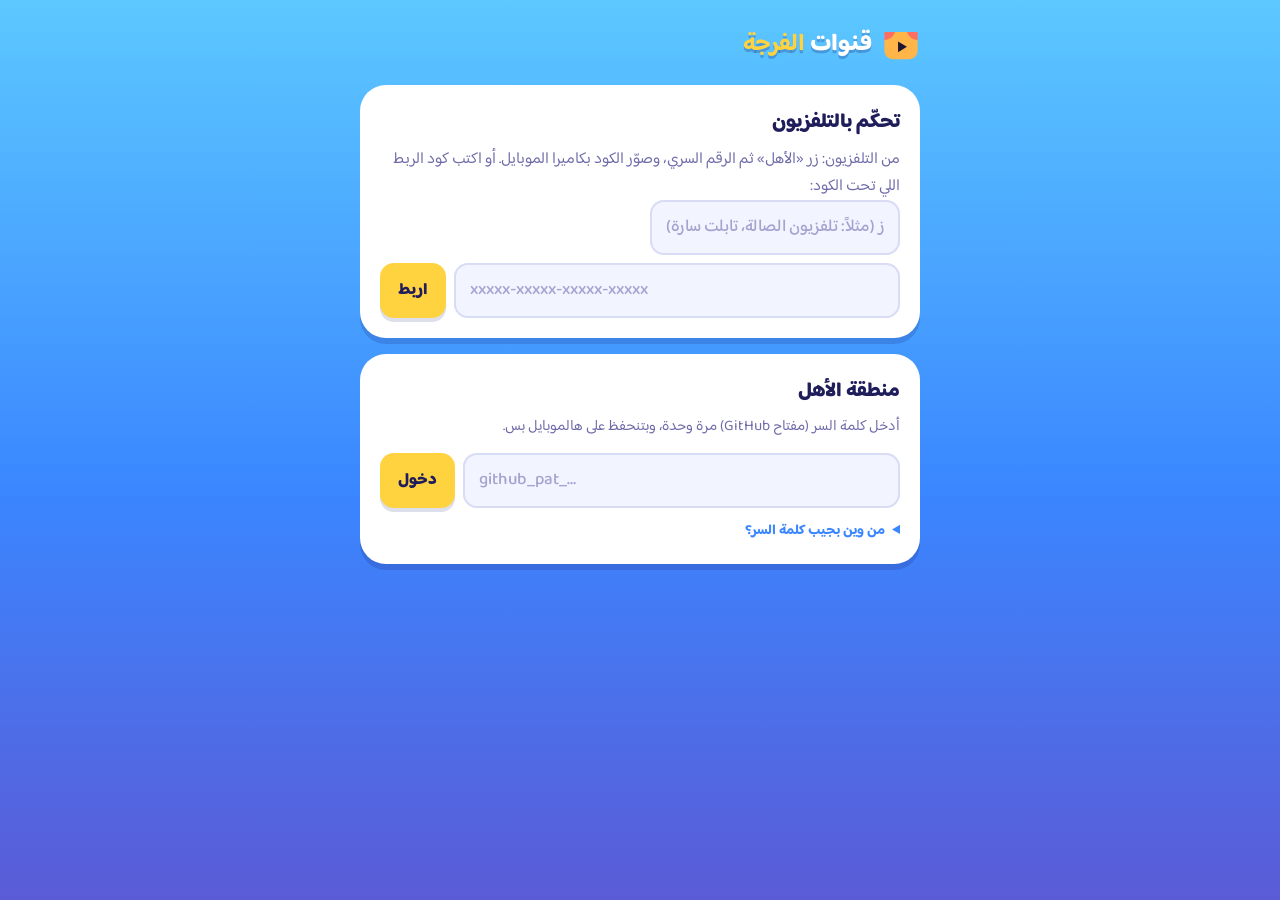
==== commit bc0d11d0: "Farja 3.2.0: control every TV and tablet from one phone Co-Authored-By: Claude Opus 5.5 <noreply@ant" ====
--- a/parent.html
+++ b/parent.html
@@ -147,6 +147,25 @@
   .chip { padding: 9px 14px; border-radius: 99px; font-weight: 800; font-size: 15px; background: #dcf7ec; color: #17935f; box-shadow: 0 3px 0 rgba(20,30,110,.12); }
   .chip.off { background: #ffe3e7; color: #d6304a; text-decoration: line-through; }
   .pick-star { padding: 10px 12px !important; }
+  /* devices: one phone controls every TV and tablet */
+  .devbar { display: flex; gap: 8px; overflow-x: auto; padding: 2px 2px 12px; margin: 0 -2px; scrollbar-width: none; }
+  .devbar::-webkit-scrollbar { display: none; }
+  .dev { flex-shrink: 0; display: flex; align-items: center; gap: 7px; padding: 9px 14px; border-radius: 99px; background: var(--bg); color: var(--navy); font-weight: 800; font-size: 15px; box-shadow: 0 3px 0 rgba(20,30,110,.10); }
+  .dev small { font-weight: 600; font-size: 12px; color: var(--muted); }
+  .dev.on { background: var(--navy); color: #fff; }
+  .dev.on small { color: rgba(255,255,255,.7); }
+  .dev.add { background: #fff; border: 2px dashed #c9c8e6; box-shadow: none; }
+  .dev .dot { width: 9px; height: 9px; }
+  .dev.locked:not(.on) { background: #ffe3e7; }
+  .all-row { display: flex; align-items: center; gap: 10px; padding: 10px 0; border-top: 1px solid #eceefe; }
+  .all-row:first-child { border-top: 0; }
+  .all-row .info { flex: 1; min-width: 0; }
+  .all-row b { display: block; font-size: 16px; }
+  .all-row span { display: block; font-size: 13px; color: var(--muted); overflow: hidden; text-overflow: ellipsis; white-space: nowrap; }
+  .all-row .btn { padding: 9px 12px; font-size: 14px; }
+  .all-row .btn.warn { background: #ffe3e7; color: #d6304a; }
+  .all-row .btn.go { background: #dcf7ec; color: #17935f; }
+  body.all-mode #manage { display: none !important; }
   .foot { text-align: center; font-size: 13px; padding-top: 6px; color: #fff !important; }
 </style>
 </head>
@@ -163,17 +182,37 @@
 
   <!-- TV remote -->
   <section id="remote" class="card">
+    <div id="devbar" class="devbar hidden"></div>
+    <div id="all-box" class="hidden">
+      <div class="rc-head"><h2>كل الأجهزة</h2><button id="all-refresh" class="btn" style="padding:6px 12px;font-size:13px">تحديث ⟳</button></div>
+      <div id="all-list" class="list"></div>
+      <div class="rc-grid">
+        <button class="btn warn" data-all="lock"><svg viewBox="0 0 24 24"><rect x="5" y="11" width="14" height="10" rx="3" fill="currentColor"/><path d="M8 11V8a4 4 0 0 1 8 0v3" fill="none" stroke="currentColor" stroke-width="2.4"/></svg>اقفل الكل</button>
+        <button class="btn go" data-all="unlock"><svg viewBox="0 0 24 24"><rect x="5" y="11" width="14" height="10" rx="3" fill="currentColor"/><path d="M8 11V8a4 4 0 0 1 8-1" fill="none" stroke="currentColor" stroke-width="2.4"/></svg>افتح الكل</button>
+      </div>
+      <div class="rc-grid">
+        <button class="btn" data-all="pause">وقّف الفيديو</button>
+        <button class="btn" data-all="stop">للقائمة</button>
+        <button class="btn go" data-all="addTime">+15 دقيقة للكل</button>
+      </div>
+      <form id="all-msg" class="rc-msg" autocomplete="off">
+        <input id="all-msg-in" class="inp" maxlength="140" dir="auto" placeholder="رسالة لكل الأجهزة (مثلاً: يلا العشا!)">
+        <button class="btn primary" type="submit">ابعث</button>
+      </form>
+    </div>
     <div id="pair-box">
       <h2>تحكّم بالتلفزيون</h2>
       <p class="muted">من التلفزيون: زر «الأهل» ثم الرقم السري، وصوّر الكود بكاميرا الموبايل. أو اكتب كود الربط اللي تحت الكود:</p>
 
+      <input id="dev-name-in" class="inp" maxlength="24" dir="auto" style="margin-bottom:8px" placeholder="اسم الجهاز (مثلاً: تلفزيون الصالة، تابلت سارة)">
       <div class="row-in">
         <input id="room-in" class="inp" dir="ltr" autocomplete="off" autocapitalize="off" placeholder="xxxxx-xxxxx-xxxxx-xxxxx">
         <button id="room-btn" class="btn primary">اربط</button>
       </div>
+      <button id="pair-cancel" class="small-link hidden">رجوع</button>
     </div>
     <div id="rc" class="hidden">
-      <div class="rc-head"><span id="rc-dot" class="dot"></span><h2>التلفزيون الآن</h2><span id="rc-seen" class="seen"></span><button id="rc-refresh" class="btn" style="padding:6px 12px;font-size:13px">تحديث ⟳</button></div>
+      <div class="rc-head"><span id="rc-dot" class="dot"></span><h2 id="rc-name">التلفزيون الآن</h2><span id="rc-seen" class="seen"></span><button id="rc-refresh" class="btn" style="padding:6px 12px;font-size:13px">تحديث ⟳</button></div>
       <div class="now">
         <img id="rc-img" alt="">
         <div class="info">
@@ -235,7 +274,8 @@
         <div id="rc-hist" class="list"></div>
       </div>
       <button class="small-link" data-cmd="debug" style="margin-left:16px">تشخيص الإعلانات (يظهر على التلفزيون)</button>
-      <button id="rc-unpair" class="small-link">افصل هالموبايل عن التلفزيون</button>
+      <button id="rc-rename" class="small-link" style="margin-left:16px">✏️ غيّر اسم الجهاز</button>
+      <button id="rc-unpair" class="small-link">افصل هالجهاز عن الموبايل</button>
     </div>
   </section>
 
@@ -301,7 +341,7 @@
 </div>
 <div id="toast" class="toast"></div>
 
-<script src="config.js?v=3.0.0"></script>
+<script src="config.js?v=3.2.0"></script>
 <script>
 (function () {
   'use strict';
@@ -697,20 +737,45 @@
   function rtopic(k) { return 'farja-' + room + '-' + k; }
   function cleanRoom(x) { return String(x || '').toLowerCase().replace(/[^a-z0-9]/g, ''); }
 
+  // Every TV and tablet has its own room; the phone keeps the list and which one is open.
+  var DKEY = 'farja.devs';
+  var devs = [];
+  var allMode = false;
+  function saveDevs() { try { localStorage.setItem(DKEY, JSON.stringify(devs)); } catch (e) {} }
+  function devOf(r) { for (var i = 0; i < devs.length; i++) if (devs[i].r === r) return devs[i]; return null; }
+  function devName(r) { var d = devOf(r); return d && d.n ? d.n : 'جهاز ' + (devs.indexOf(d) + 1); }
+  function addDev(r, n) {
+    r = cleanRoom(r);
+    if (!r) return;
+    var d = devOf(r);
+    if (!d) { d = { r: r, n: '' }; devs.push(d); }
+    if (n) d.n = String(n).slice(0, 24);
+    if (!d.n) d.n = devs.length === 1 ? 'التلفزيون' : 'جهاز ' + devs.length;
+    saveDevs();
+    return d;
+  }
   (function () {
+    try { devs = JSON.parse(localStorage.getItem(DKEY) || '[]') || []; } catch (e) { devs = []; }
+    devs = devs.filter(function (d) { return d && d.r; });
+    var old = cleanRoom(localStorage.getItem(RKEY));
+    if (old && !devOf(old)) addDev(old, 'التلفزيون');
     var m = /[#&]remote=([a-z0-9-]+)/i.exec(location.hash);
     if (m) {
-      localStorage.setItem(RKEY, cleanRoom(m[1]));
+      var nd = addDev(m[1]);
+      localStorage.setItem(RKEY, nd.r);
       history.replaceState(null, '', location.pathname + location.search);
     }
     room = cleanRoom(localStorage.getItem(RKEY));
+    if (room && !devOf(room)) room = '';
+    if (!room && devs.length) { room = devs[0].r; localStorage.setItem(RKEY, room); }
   })();
 
   var quotaHit = false;
-  function send(cmd, extra) {
+  function send(cmd, extra) { return sendTo(room, cmd, extra); }
+  function sendTo(r, cmd, extra) {
     var body = { cmd: cmd, id: Math.random().toString(36).slice(2) + Date.now(), t: Date.now() };
     if (extra) Object.keys(extra).forEach(function (k) { body[k] = extra[k]; });
-    var url = RELAY ? RELAY + '/r/' + room + '/c' : NTFY + '/' + rtopic('c');
+    var url = RELAY ? RELAY + '/r/' + r + '/c' : NTFY + '/farja-' + r + '-c';
     return fetch(url, { method: 'POST', body: JSON.stringify(body) }).then(function (r) {
       if (r.status === 429) { quotaHit = true; renderStatus(); throw new Error('quota'); }
       quotaHit = false;
@@ -776,8 +841,14 @@
   }
 
   function startRemote() {
-    if (!room) { $('#pair-box').classList.remove('hidden'); $('#rc').classList.add('hidden'); return; }
+    renderDevbar();
+    $('#all-box').classList.toggle('hidden', !allMode);
+    document.body.classList.toggle('all-mode', allMode);
+    $('#pair-cancel').classList.toggle('hidden', !devs.length);
+    if (allMode) { $('#pair-box').classList.add('hidden'); $('#rc').classList.add('hidden'); relayGen++; pollAll(true); return; }
+    if (!room || pairing) { $('#pair-box').classList.remove('hidden'); $('#rc').classList.add('hidden'); return; }
     $('#pair-box').classList.add('hidden'); $('#rc').classList.remove('hidden');
+    $('#rc-name').textContent = devName(room);
     renderStatus();
     lastPing = 0;
     if (RELAY) { relayGen++; relayWatch(relayGen); ping(); return; }
@@ -797,12 +868,125 @@
     
     var r = cleanRoom($('#room-in').value);
     if (r.length < 16) { toast('الكود ناقص، تأكد منه'); return; }
-    localStorage.setItem(RKEY, r); room = r; startRemote();
+    $('#room-in').value = '';
+    pickDev(addDev(r, takeNewName()).r);
+    toast('انربط الجهاز ✓');
   });
   $('#rc-unpair').addEventListener('click', function () {
-    if (!confirm('أفصل هالموبايل عن التلفزيون؟')) return;
-    localStorage.removeItem(RKEY); room = ''; st = null; try { es && es.close(); } catch (e) {} startRemote();
-  });
+    if (!confirm('أفصل «' + devName(room) + '» عن هالموبايل؟')) return;
+    devs = devs.filter(function (d) { return d.r !== room; }); saveDevs();
+    try { es && es.close(); } catch (e) {}
+    if (devs.length) pickDev(devs[0].r);
+    else { localStorage.removeItem(RKEY); room = ''; st = null; startRemote(); }
+  });
+  $('#rc-rename').addEventListener('click', function () {
+    var d = devOf(room); if (!d) return;
+    var n = prompt('اسم الجهاز:', d.n || '');
+    if (n === null || !n.trim()) return;
+    d.n = n.trim().slice(0, 24); saveDevs(); startRemote();
+  });
+
+  /* ---------- devices bar + "all devices" ---------- */
+  var pairing = false;
+  var dst = {}, dping = {};
+  function takeNewName() { var n = $('#dev-name-in').value.trim(); $('#dev-name-in').value = ''; pairing = false; return n; }
+  function pickDev(r) {
+    pairing = false; allMode = false;
+    if (r !== room) { room = r; st = dst[r] || null; localStorage.setItem(RKEY, r); }
+    try { es && es.close(); } catch (e) {}
+    startRemote();
+  }
+  function devState(r) {
+    var x = r === room && st ? st : dst[r];
+    if (!x) return dping[r] && Date.now() - dping[r] < 10000 ? 'wait' : 'off';
+    var online = x.state !== 'closed' && (Date.now() - x.t < 3 * 60 * 1000 || (dping[r] && x.t >= dping[r] - 2000));
+    if (!online && dping[r] && Date.now() - dping[r] < 10000) return 'wait';
+    return online ? x.state : (x.state === 'closed' ? 'closed' : 'off');
+  }
+  function onlineState(s) { return s !== 'off' && s !== 'closed' && s !== 'wait'; }
+  function renderDevbar() {
+    var bar = $('#devbar');
+    if (!devs.length) { bar.classList.add('hidden'); return; }
+    bar.classList.remove('hidden');
+    var html = '';
+    if (devs.length > 1) html += '<button class="dev' + (allMode ? ' on' : '') + '" data-dev="*">👨‍👩‍👧 الكل</button>';
+    html += devs.map(function (d) {
+      var s = devState(d.r);
+      return '<button class="dev' + (!allMode && !pairing && d.r === room ? ' on' : '') + (s === 'locked' ? ' locked' : '') + '" data-dev="' + esc(d.r) + '"><span class="dot' + (onlineState(s) ? ' on' : '') + '"></span>' + esc(devName(d.r)) + (s === 'locked' ? ' 🔒' : '') + '</button>';
+    }).join('');
+    html += '<button class="dev add' + (pairing ? ' on' : '') + '" data-dev="+">＋ جهاز</button>';
+    if (bar.innerHTML !== html) bar.innerHTML = html;
+  }
+  $('#devbar').addEventListener('click', function (e) {
+    var b = e.target.closest('[data-dev]'); if (!b) return;
+    var r = b.getAttribute('data-dev');
+    if (r === '+') { pairing = true; allMode = false; startRemote(); $('#dev-name-in').focus(); return; }
+    if (r === '*') { allMode = true; pairing = false; startRemote(); pingAll(); return; }
+    pickDev(r);
+  });
+  $('#pair-cancel').addEventListener('click', function () { pairing = false; startRemote(); });
+  function fetchDev(r) {
+    if (!RELAY) return Promise.resolve();
+    return fetch(RELAY + '/r/' + r + '/b/s?since=0&wait=0', { cache: 'no-store' }).then(function (x) { return x.json(); }).then(function (j) {
+      if (j && j.t && j.data) { try { var o = JSON.parse(j.data); if (!dst[r] || o.t >= dst[r].t) dst[r] = o; } catch (e) {} }
+    }).catch(function () {});
+  }
+  function pingAll() { devs.forEach(function (d) { dping[d.r] = Date.now(); sendTo(d.r, 'ping').catch(function () {}); }); setTimeout(function () { pollAll(true); }, 1500); setTimeout(function () { pollAll(true); }, 4000); }
+  var allAt = 0;
+  function pollAll(force) {
+    if (document.hidden || (!force && Date.now() - allAt < 8000)) return;
+    allAt = Date.now();
+    Promise.all(devs.filter(function (d) { return allMode || d.r !== room; }).map(function (d) { return fetchDev(d.r); })).then(function () { renderDevbar(); if (allMode) renderAll(); });
+  }
+  function renderAll() {
+    var html = devs.map(function (d) {
+      var s = devState(d.r), x = dst[d.r];
+      var v = onlineState(s) && x && x.video;
+      var line = (LABEL[s] || s) + (v ? ' · ' + v.title : '') + (x && x.left != null && onlineState(s) ? ' · باقي ' + x.left + ' د' : '');
+      var lk = s === 'locked';
+      return '<div class="all-row"><span class="dot' + (onlineState(s) ? ' on' : '') + '"></span><div class="info"><b>' + esc(devName(d.r)) + '</b><span dir="auto">' + esc(line) + '</span></div>' +
+        '<button class="btn ' + (lk ? 'go' : 'warn') + '" data-one="' + (lk ? 'unlock' : 'lock') + '" data-r="' + esc(d.r) + '">' + (lk ? '🔓 افتح' : '🔒 اقفل') + '</button>' +
+        '<button class="btn" data-open="' + esc(d.r) + '">تحكّم</button></div>';
+    }).join('');
+    if ($('#all-list').innerHTML !== html) $('#all-list').innerHTML = html;
+  }
+  function sendAll(cmd, extra, okMsg) {
+    return Promise.all(devs.map(function (d) { return sendTo(d.r, cmd, extra).then(function () { return 1; }, function () { return 0; }); })).then(function (res) {
+      var ok = res.reduce(function (a, b) { return a + b; }, 0);
+      toast(ok === devs.length ? okMsg : 'انبعت لـ ' + ok + ' من ' + devs.length + ' أجهزة');
+      setTimeout(function () { pollAll(true); }, 1500);
+    });
+  }
+  $('#all-box').addEventListener('click', function (e) {
+    var one = e.target.closest('[data-one]');
+    if (one) {
+      var r = one.getAttribute('data-r'), c = one.getAttribute('data-one'), ex = null;
+      if (c === 'lock') { var t = prompt('رسالة تطلع على شاشة القفل (اختياري):', 'خلّصنا فرجة هلّق. بنرجع بعدين!'); if (t === null) return; ex = { text: t }; }
+      one.disabled = true;
+      sendTo(r, c, ex).then(function () { toast((c === 'lock' ? 'انقفل ' : 'انفتح ') + devName(r) + ' ✓'); dst[r] = dst[r] || { t: Date.now() }; dst[r].state = c === 'lock' ? 'locked' : 'browsing'; dst[r].t = Date.now(); renderAll(); renderDevbar(); }).catch(function () { toast('ما انبعت'); })
+        .then(function () { setTimeout(function () { one.disabled = false; pollAll(true); }, 1200); });
+      return;
+    }
+    var op = e.target.closest('[data-open]');
+    if (op) { pickDev(op.getAttribute('data-open')); return; }
+    var b = e.target.closest('[data-all]'); if (!b) return;
+    var cmd = b.getAttribute('data-all');
+    if (cmd === 'lock') {
+      var t2 = prompt('رسالة تطلع على كل الشاشات (اختياري):', 'خلّصنا فرجة هلّق. بنرجع بعدين!');
+      if (t2 === null) return;
+      sendAll('lock', { text: t2 }, 'انقفلت كل الأجهزة 🔒');
+    } else if (cmd === 'unlock') sendAll('unlock', null, 'انفتحت كل الأجهزة 🔓');
+    else if (cmd === 'pause') sendAll('pause', null, 'وقّفت كل الأجهزة ⏸');
+    else if (cmd === 'stop') sendAll('stop', null, 'رجعوا كلهم للقائمة');
+    else if (cmd === 'addTime') sendAll('addTime', { n: 15 }, 'زادت 15 دقيقة للكل');
+  });
+  $('#all-msg').addEventListener('submit', function (e) {
+    e.preventDefault();
+    var t = $('#all-msg-in').value.trim(); if (!t) return;
+    sendAll('msg', { text: t }, 'الرسالة طلعت على كل الأجهزة').then(function () { $('#all-msg-in').value = ''; });
+  });
+  $('#all-refresh').addEventListener('click', pingAll);
+  setInterval(function () { if (devs.length > 1 || allMode) pollAll(false); if (allMode) renderAll(); }, 2000);
   $('#remote').addEventListener('click', function (e) {
     var b = e.target.closest('[data-cmd]');
     if (!b || b.disabled) return;
@@ -987,7 +1171,7 @@
     if ($('#rc-hist').innerHTML !== html) $('#rc-hist').innerHTML = html;
   };
   setInterval(function () { renderStatus(); }, 1000);
-  document.addEventListener('visibilitychange', function () { if (!document.hidden && room) startRemote(); });
+  document.addEventListener('visibilitychange', function () { if (!document.hidden && (room || allMode)) startRemote(); });
   window.addEventListener('pageshow', function () { if (room) startRemote(); });
   setInterval(function () { if (!document.hidden && room && Date.now() - lastPing > 3 * 60 * 1000) ping(); }, 30000);
   startRemote();
